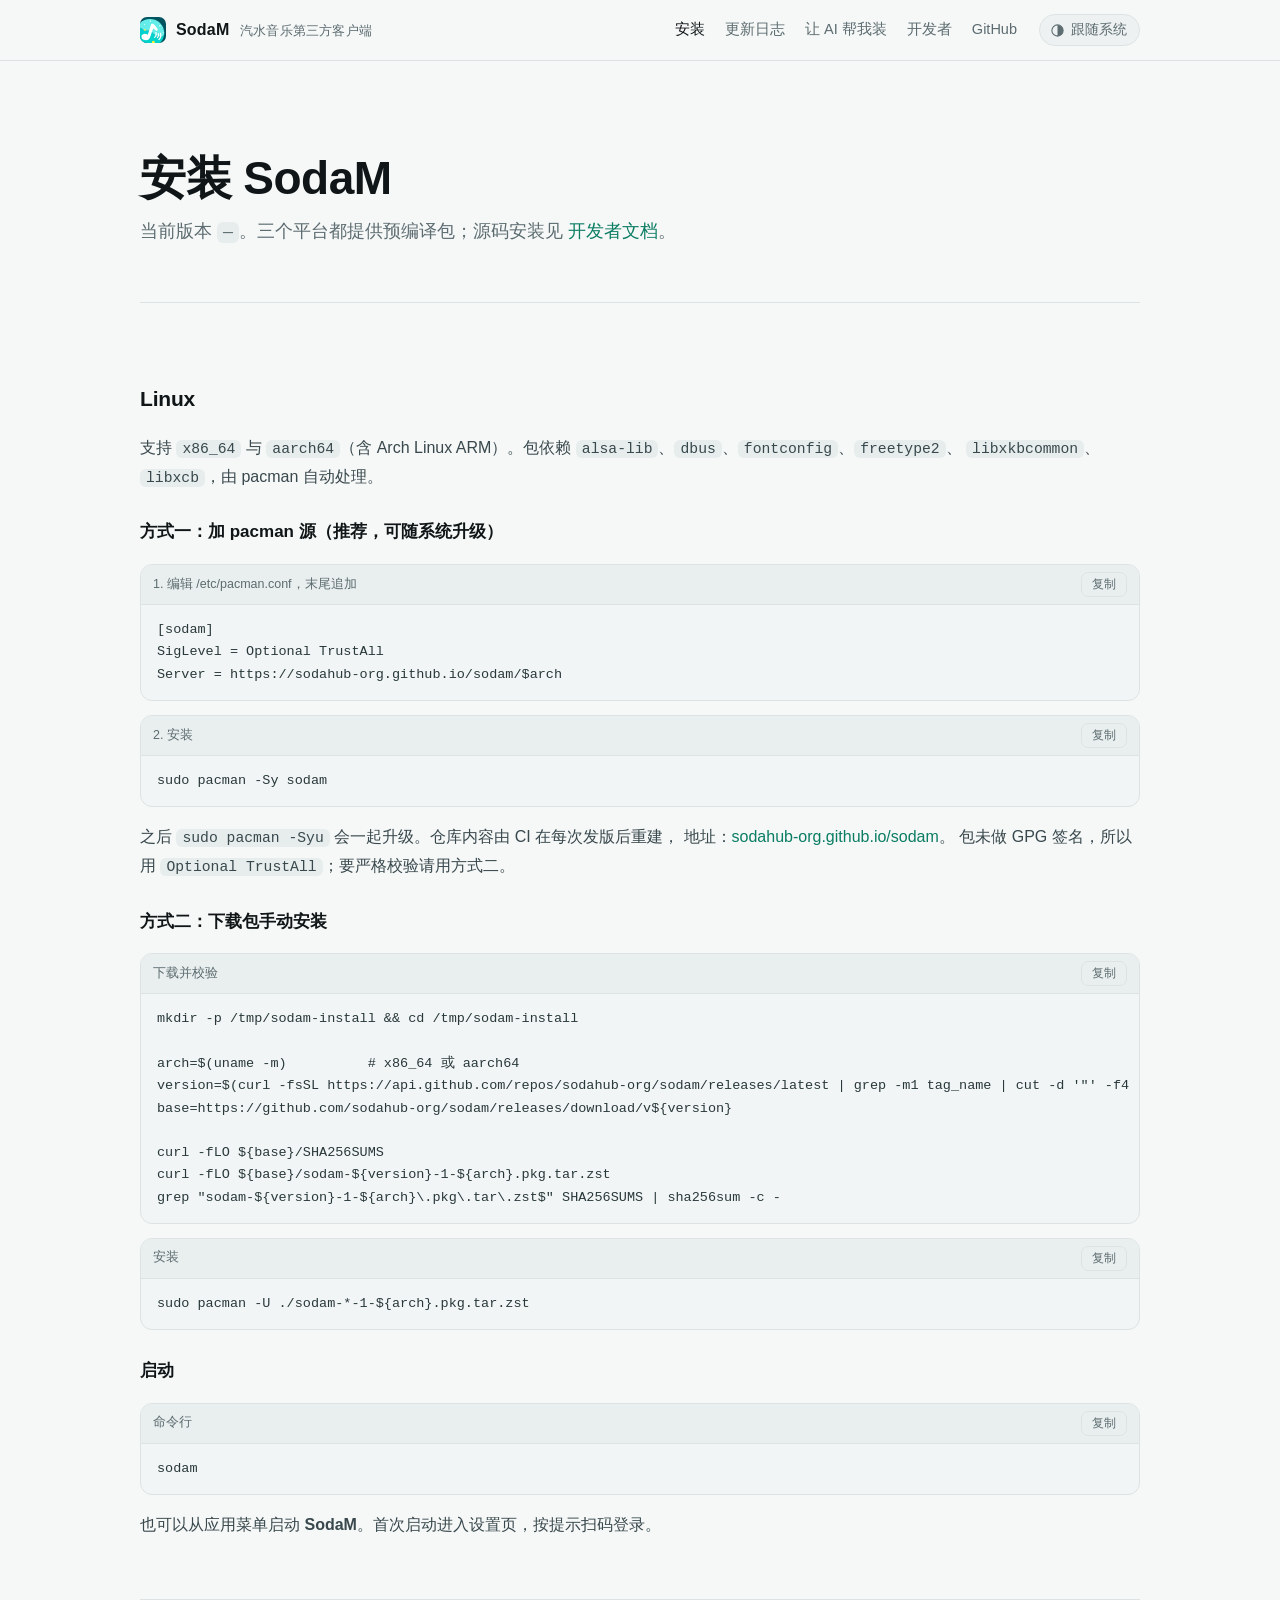
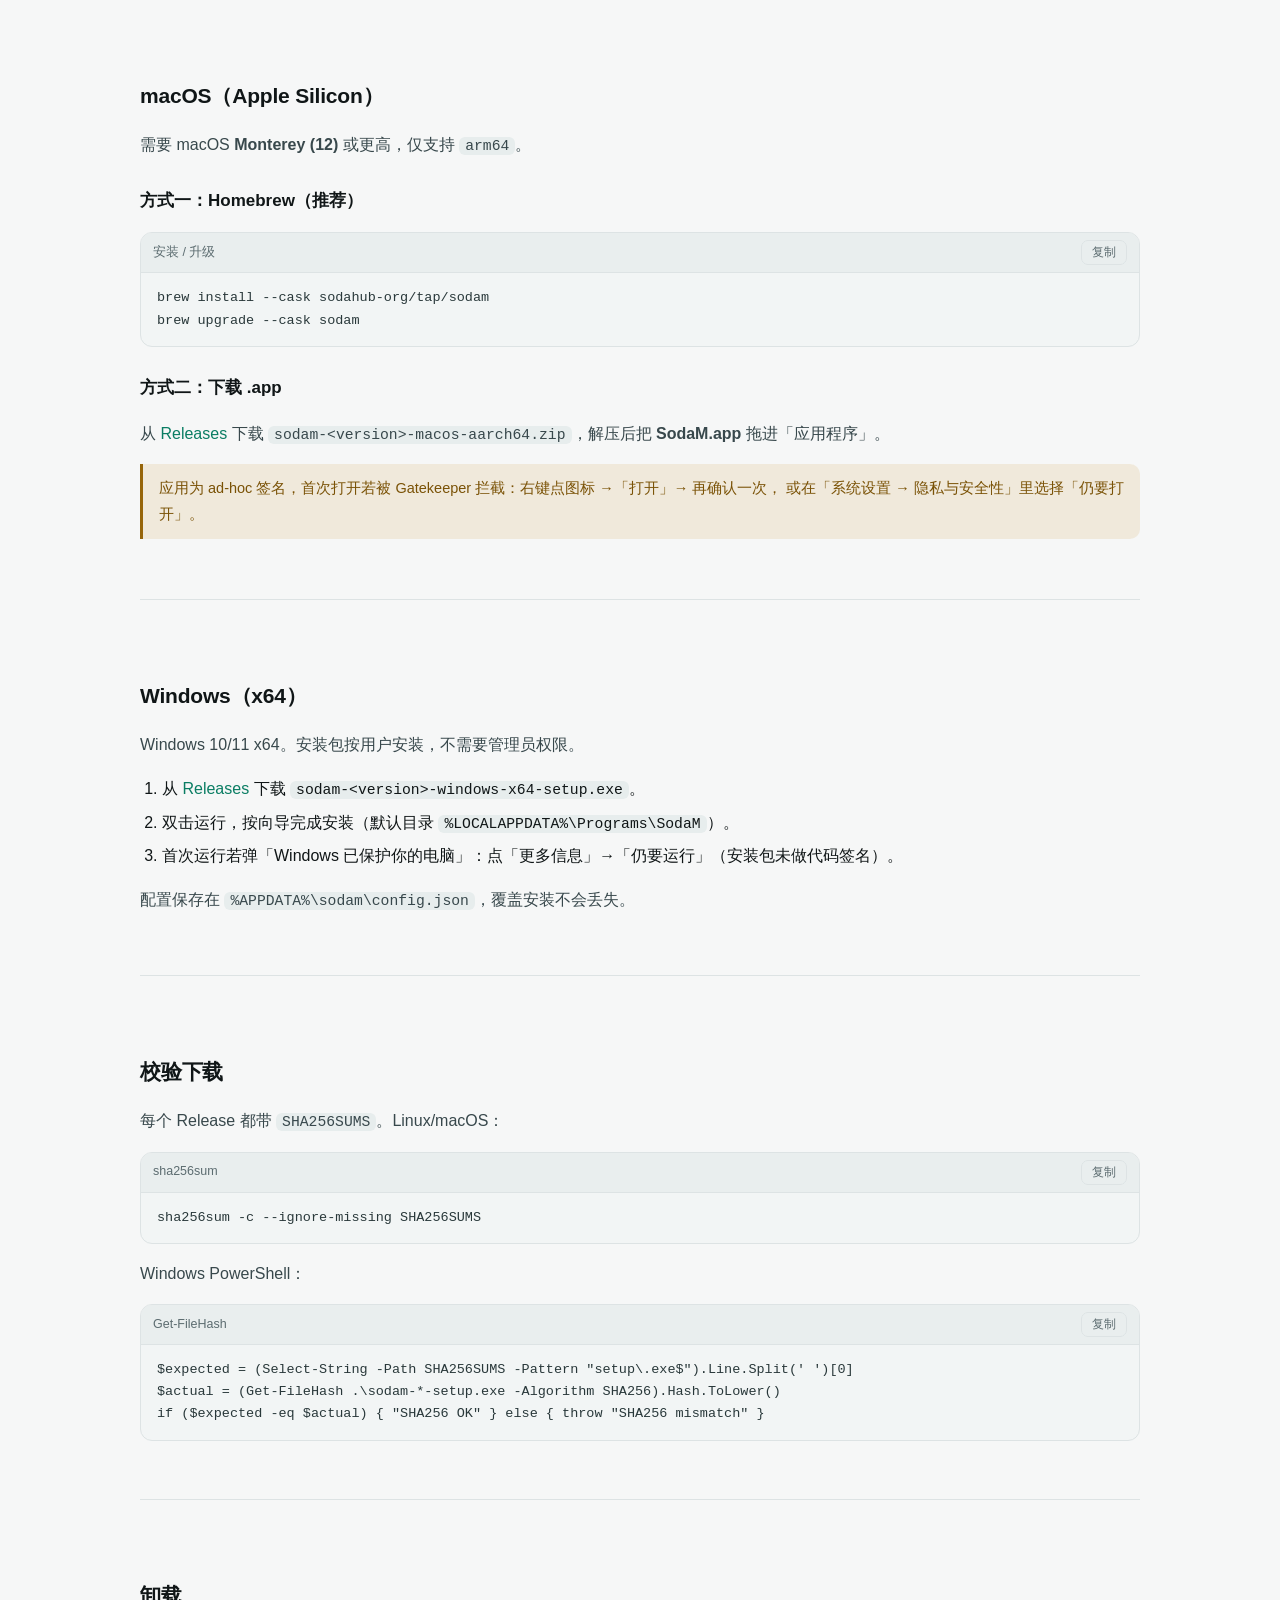
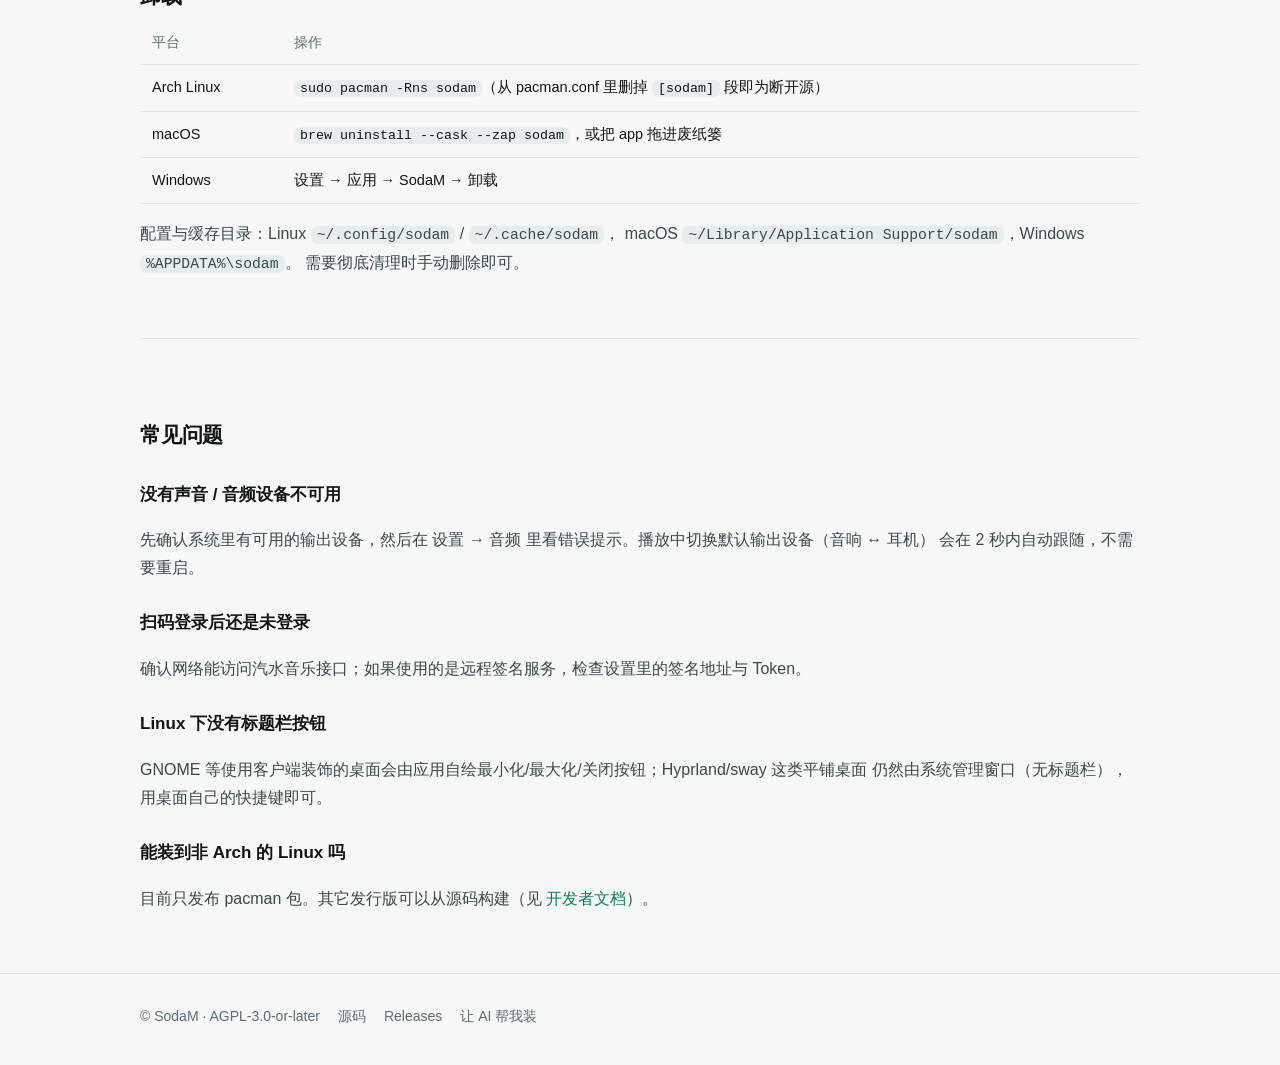
==== website/install.html @ 53133d0f "chore: 合并上游 v0.3.7，桌面歌词接入新日志与标题栏 - 合并 upstream/main（v0.2.8 → v0.3.7，84 个提交） - 桌面歌词 D-Bus 接口的失败分支改走 l" ====
<!doctype html>
<html lang="zh-CN">
<head>
<meta charset="utf-8">
<meta name="viewport" content="width=device-width, initial-scale=1">
<title>安装 · SodaM</title>
<meta name="description" content="SodaM 在 Linux、macOS 与 Windows 上的安装、校验与卸载说明。">
<meta name="theme-color" content="#0d0f10">
<meta name="format-detection" content="telephone=no">
<link rel="icon" href="assets/logo.svg">
<link rel="stylesheet" href="assets/style.css">
<!-- 主题初始化必须放在 <head> 里同步执行：首屏绘制前把 data-theme 落到 <html> 上，避免闪白/闪黑 -->
<script src="assets/theme.js"></script>
</head>
<body>

<header>
  <div class="wrap nav">
    <a class="brand" href="index.html">
      <img src="assets/logo.svg" alt="SodaM">
      <span>SodaM <small>汽水音乐第三方客户端</small></span>
    </a>
    <nav>
      <a href="install.html" aria-current="page">安装</a>
      <a href="changelog.html">更新日志</a>
      <a href="llm.html">让 AI 帮我装</a>
      <a href="developers.html">开发者</a>
      <a href="https://github.com/sodahub-org/sodam">GitHub</a>
    </nav>
  </div>
</header>

<main class="wrap doc">
  <div class="hero">
    <h1>安装 SodaM</h1>
    <p class="lead">
      当前版本 <code data-version>—</code>。三个平台都提供预编译包；源码安装见
      <a href="developers.html#build">开发者文档</a>。
    </p>
  </div>

  <section id="linux">
    <h2>Linux</h2>
    <p>支持 <code>x86_64</code> 与 <code>aarch64</code>（含 Arch Linux ARM）。包依赖
      <code>alsa-lib</code>、<code>dbus</code>、<code>fontconfig</code>、<code>freetype2</code>、
      <code>libxkbcommon</code>、<code>libxcb</code>，由 pacman 自动处理。</p>

    <h3>方式一：加 pacman 源（推荐，可随系统升级）</h3>
    <div class="code">
      <header><span>1. 编辑 /etc/pacman.conf，末尾追加</span><button class="copy" data-copy="self">复制</button></header>
      <pre>[sodam]
SigLevel = Optional TrustAll
Server = https://sodahub-org.github.io/sodam/$arch</pre>
    </div>
    <div class="code">
      <header><span>2. 安装</span><button class="copy" data-copy="self">复制</button></header>
      <pre>sudo pacman -Sy sodam</pre>
    </div>
    <p class="lead-inline">
      之后 <code>sudo pacman -Syu</code> 会一起升级。仓库内容由 CI 在每次发版后重建，
      地址：<a href="https://sodahub-org.github.io/sodam/">sodahub-org.github.io/sodam</a>。
      包未做 GPG 签名，所以用 <code>Optional TrustAll</code>；要严格校验请用方式二。
    </p>

    <h3>方式二：下载包手动安装</h3>
    <div class="code">
      <header><span>下载并校验</span><button class="copy" data-copy="self">复制</button></header>
      <pre>mkdir -p /tmp/sodam-install && cd /tmp/sodam-install

arch=$(uname -m)          # x86_64 或 aarch64
version=$(curl -fsSL https://api.github.com/repos/sodahub-org/sodam/releases/latest | grep -m1 tag_name | cut -d '"' -f4 | tr -d v)
base=https://github.com/sodahub-org/sodam/releases/download/v${version}

curl -fLO ${base}/SHA256SUMS
curl -fLO ${base}/sodam-${version}-1-${arch}.pkg.tar.zst
grep "sodam-${version}-1-${arch}\.pkg\.tar\.zst$" SHA256SUMS | sha256sum -c -</pre>
    </div>
    <div class="code">
      <header><span>安装</span><button class="copy" data-copy="self">复制</button></header>
      <pre>sudo pacman -U ./sodam-*-1-${arch}.pkg.tar.zst</pre>
    </div>

    <h3>启动</h3>
    <div class="code">
      <header><span>命令行</span><button class="copy" data-copy="self">复制</button></header>
      <pre>sodam</pre>
    </div>
    <p class="lead-inline">也可以从应用菜单启动 <strong>SodaM</strong>。首次启动进入设置页，按提示扫码登录。</p>
  </section>

  <section id="macos">
    <h2>macOS（Apple Silicon）</h2>
    <p>需要 macOS <strong>Monterey (12)</strong> 或更高，仅支持 <code>arm64</code>。</p>

    <h3>方式一：Homebrew（推荐）</h3>
    <div class="code">
      <header><span>安装 / 升级</span><button class="copy" data-copy="self">复制</button></header>
      <pre>brew install --cask sodahub-org/tap/sodam
brew upgrade --cask sodam</pre>
    </div>

    <h3>方式二：下载 .app</h3>
    <p>从 <a data-download="macos" href="https://github.com/sodahub-org/sodam/releases/latest">Releases</a>
      下载 <code>sodam-&lt;version&gt;-macos-aarch64.zip</code>，解压后把 <strong>SodaM.app</strong> 拖进「应用程序」。</p>
    <div class="note warn">
      应用为 ad-hoc 签名，首次打开若被 Gatekeeper 拦截：右键点图标 →「打开」→ 再确认一次，
      或在「系统设置 → 隐私与安全性」里选择「仍要打开」。
    </div>
  </section>

  <section id="windows">
    <h2>Windows（x64）</h2>
    <p>Windows 10/11 x64。安装包按用户安装，不需要管理员权限。</p>
    <ol>
      <li>从 <a data-download="windows" href="https://github.com/sodahub-org/sodam/releases/latest">Releases</a>
        下载 <code>sodam-&lt;version&gt;-windows-x64-setup.exe</code>。</li>
      <li>双击运行，按向导完成安装（默认目录 <code>%LOCALAPPDATA%\Programs\SodaM</code>）。</li>
      <li>首次运行若弹「Windows 已保护你的电脑」：点「更多信息」→「仍要运行」（安装包未做代码签名）。</li>
    </ol>
    <p class="lead-inline">配置保存在 <code>%APPDATA%\sodam\config.json</code>，覆盖安装不会丢失。</p>
  </section>

  <section id="verify">
    <h2>校验下载</h2>
    <p>每个 Release 都带 <code>SHA256SUMS</code>。Linux/macOS：</p>
    <div class="code">
      <header><span>sha256sum</span><button class="copy" data-copy="self">复制</button></header>
      <pre>sha256sum -c --ignore-missing SHA256SUMS</pre>
    </div>
    <p>Windows PowerShell：</p>
    <div class="code">
      <header><span>Get-FileHash</span><button class="copy" data-copy="self">复制</button></header>
      <pre>$expected = (Select-String -Path SHA256SUMS -Pattern "setup\.exe$").Line.Split(' ')[0]
$actual = (Get-FileHash .\sodam-*-setup.exe -Algorithm SHA256).Hash.ToLower()
if ($expected -eq $actual) { "SHA256 OK" } else { throw "SHA256 mismatch" }</pre>
    </div>
  </section>

  <section id="uninstall">
    <h2>卸载</h2>
    <div class="table-wrap">
      <table>
        <thead><tr><th>平台</th><th>操作</th></tr></thead>
        <tbody>
          <tr><td>Arch Linux</td><td><code>sudo pacman -Rns sodam</code>（从 pacman.conf 里删掉 <code>[sodam]</code> 段即为断开源）</td></tr>
          <tr><td>macOS</td><td><code>brew uninstall --cask --zap sodam</code>，或把 app 拖进废纸篓</td></tr>
          <tr><td>Windows</td><td>设置 → 应用 → SodaM → 卸载</td></tr>
        </tbody>
      </table>
    </div>
    <p class="lead-inline">
      配置与缓存目录：Linux <code>~/.config/sodam</code> / <code>~/.cache/sodam</code>，
      macOS <code>~/Library/Application Support/sodam</code>，Windows <code>%APPDATA%\sodam</code>。
      需要彻底清理时手动删除即可。
    </p>
  </section>

  <section id="faq">
    <h2>常见问题</h2>

    <h3>没有声音 / 音频设备不可用</h3>
    <p>先确认系统里有可用的输出设备，然后在 设置 → 音频 里看错误提示。播放中切换默认输出设备（音响 ↔ 耳机）
      会在 2 秒内自动跟随，不需要重启。</p>

    <h3>扫码登录后还是未登录</h3>
    <p>确认网络能访问汽水音乐接口；如果使用的是远程签名服务，检查设置里的签名地址与 Token。</p>

    <h3>Linux 下没有标题栏按钮</h3>
    <p>GNOME 等使用客户端装饰的桌面会由应用自绘最小化/最大化/关闭按钮；Hyprland/sway 这类平铺桌面
      仍然由系统管理窗口（无标题栏），用桌面自己的快捷键即可。</p>

    <h3>能装到非 Arch 的 Linux 吗</h3>
    <p>目前只发布 pacman 包。其它发行版可以从源码构建（见 <a href="developers.html#build">开发者文档</a>）。</p>
  </section>
</main>

<footer>
  <div class="wrap row">
    <span>© SodaM · AGPL-3.0-or-later</span>
    <a href="https://github.com/sodahub-org/sodam">源码</a>
    <a href="https://github.com/sodahub-org/sodam/releases">Releases</a>
    <a href="llm.html">让 AI 帮我装</a>
  </div>
</footer>

<script src="assets/app.js"></script>
</body>
</html>
---- website/assets/style.css ----
/* ---------------- 主题变量 ----------------
   深色是基准，浅色由 <html data-theme="light"> 打开。
   「跟随系统」时 assets/theme.js 会在首屏绘制前把系统外观解析成 light/dark
   写回 data-theme，所以这里只有一份浅色调色板，不需要再写一层 prefers-color-scheme。 */
:root {
  --bg: #0d0f10;
  --bg-soft: #14181a;
  --card: #171c1e;
  --border: #242b2e;
  --border-hover: #374044;
  --header-bg: rgba(13, 15, 16, 0.82);
  --text: #e8edee;
  --text-soft: #c7d2d5;
  --muted: #9aa7ab;
  --subtle: #7d8a8e;
  --chip-text: #b8c7ca;
  --accent: #2fd0a6;
  --accent-hover: #46dfb6;
  --accent-soft: rgba(47, 208, 166, 0.12);
  --accent-border: rgba(47, 208, 166, 0.45);
  --logo-shadow: 0 12px 40px rgba(47, 208, 166, 0.18);
  --on-accent: #05211a;
  --warn: #f0b429;
  --warn-soft: rgba(240, 180, 41, 0.1);
  --warn-text: #f2dfb4;
  --code-bg: #0a0c0d;
  --code-head: #101516;
  --code-text: #d6e2e4;
  --inline-code-bg: #1b2224;
  --note-text: #cfe9e1;
  --radius: 14px;
  color-scheme: dark;
}

:root[data-theme="light"] {
  --bg: #f6f7f7;
  --bg-soft: #eef1f1;
  --card: #ffffff;
  --border: #dde3e4;
  --border-hover: #c3cfcf;
  --header-bg: rgba(246, 247, 247, 0.86);
  --text: #101617;
  --text-soft: #38484c;
  --muted: #5c6c70;
  --subtle: #5f6d72;
  --chip-text: #43565b;
  --accent: #0a7d63;
  --accent-hover: #086a54;
  --accent-soft: rgba(10, 125, 99, 0.1);
  --accent-border: rgba(10, 125, 99, 0.4);
  --logo-shadow: 0 12px 40px rgba(10, 125, 99, 0.16);
  --on-accent: #ffffff;
  --warn: #96650a;
  --warn-soft: rgba(196, 132, 16, 0.12);
  --warn-text: #7a5206;
  --code-bg: #f2f5f5;
  --code-head: #e9eeee;
  --code-text: #29383a;
  --inline-code-bg: #e7eded;
  --note-text: #15564a;
  color-scheme: light;
}

* { box-sizing: border-box; }

html { scroll-behavior: smooth; }

body {
  margin: 0;
  background: var(--bg);
  color: var(--text);
  font: 16px/1.75 -apple-system, BlinkMacSystemFont, "Segoe UI", "PingFang SC",
    "Hiragino Sans GB", "Microsoft YaHei", "Noto Sans CJK SC", sans-serif;
  -webkit-font-smoothing: antialiased;
  /* 切换主题时别硬闪：只给大面积底色做过渡，正文不动 */
  transition: background-color 0.18s ease, color 0.18s ease;
}

a { color: var(--accent); text-decoration: none; }
a:hover { text-decoration: underline; }

.wrap { max-width: 1040px; margin: 0 auto; padding: 0 20px; }

/* 导航 */
header {
  position: sticky;
  top: 0;
  z-index: 10;
  backdrop-filter: blur(12px);
  background: var(--header-bg);
  border-bottom: 1px solid var(--border);
}

.nav {
  display: flex;
  align-items: center;
  gap: 22px;
  height: 60px;
}

.brand {
  display: flex;
  align-items: center;
  gap: 10px;
  font-weight: 650;
  color: var(--text);
  letter-spacing: 0.2px;
}
.brand img { width: 26px; height: 26px; border-radius: 7px; }
.brand span small { color: var(--muted); font-weight: 400; margin-left: 6px; }

.nav nav { margin-left: auto; display: flex; gap: 20px; flex-wrap: wrap; }
.nav nav a { color: var(--muted); font-size: 14.5px; }
.nav nav a:hover, .nav nav a[aria-current="page"] { color: var(--text); text-decoration: none; }

/* 主题切换：图标 + 文案，点击在「跟随系统 → 浅色 → 深色」之间循环 */
.theme-toggle {
  flex: 0 0 auto;
  display: inline-flex;
  align-items: center;
  gap: 6px;
  padding: 5px 12px 5px 10px;
  border: 1px solid var(--border);
  border-radius: 999px;
  background: var(--bg-soft);
  color: var(--muted);
  font: inherit;
  font-size: 13.5px;
  line-height: 1.45;
  cursor: pointer;
  transition: color 0.12s ease, border-color 0.12s ease, background 0.12s ease;
}
.theme-toggle:hover { color: var(--text); border-color: var(--border-hover); }
.theme-toggle:focus-visible { outline: 2px solid var(--accent); outline-offset: 2px; }
.theme-toggle svg { width: 15px; height: 15px; display: block; }
.theme-toggle-label { white-space: nowrap; }

/* 首屏 */
.hero { padding-top: 72px; padding-bottom: 28px; }
.hero h1 {
  font-size: clamp(30px, 5vw, 46px);
  line-height: 1.2;
  margin: 18px 0 10px;
  letter-spacing: -0.5px;
}
.hero p.lead { color: var(--muted); font-size: 18px; max-width: 40em; margin: 0 0 26px; }
.hero .logo-big { width: 84px; height: 84px; border-radius: 20px; box-shadow: var(--logo-shadow); }

.cta { display: flex; gap: 12px; flex-wrap: wrap; margin-bottom: 8px; }

.btn {
  display: inline-flex;
  align-items: center;
  gap: 8px;
  padding: 11px 20px;
  border-radius: 999px;
  border: 1px solid var(--border);
  background: var(--card);
  color: var(--text);
  font-size: 15px;
  font-weight: 550;
  cursor: pointer;
  transition: transform 0.12s ease, border-color 0.12s ease, background 0.12s ease;
}
.btn:hover { text-decoration: none; transform: translateY(-1px); border-color: var(--border-hover); }
.btn.primary { background: var(--accent); border-color: var(--accent); color: var(--on-accent); }
.btn.primary:hover { background: var(--accent-hover); }
.btn.ghost { background: transparent; }
.btn.small { padding: 7px 14px; font-size: 13.5px; }

.meta { color: var(--muted); font-size: 13.5px; margin-top: 14px; }
.meta code { font-size: 12.5px; }

/* 卡片与分节 */
section { padding: 44px 0; border-top: 1px solid var(--border); }
section h2 { font-size: 24px; margin: 0 0 6px; letter-spacing: -0.2px; }
section p.sub { color: var(--muted); margin: 0 0 24px; }

.grid { display: grid; gap: 16px; grid-template-columns: repeat(auto-fit, minmax(min(100%, 260px), 1fr)); }

.card {
  background: var(--card);
  border: 1px solid var(--border);
  border-radius: var(--radius);
  padding: 20px 22px;
}
.card h3 { margin: 0 0 6px; font-size: 16.5px; }
.card p { color: var(--muted); margin: 0; font-size: 14.5px; }
.card .tag {
  display: inline-block;
  font-size: 12px;
  color: var(--accent);
  background: var(--accent-soft);
  border-radius: 999px;
  padding: 1px 10px;
  margin-bottom: 10px;
}
.card.recommended { border-color: var(--accent-border); }
.card .links { margin-top: 14px; display: flex; gap: 14px; flex-wrap: wrap; font-size: 14px; }

/* contrib.rocks 头像是透明 SVG；用主题卡片承托，避免整块白底破坏深色页面。 */
.contrib-rocks {
  display: block;
  max-width: 100%;
  overflow: auto hidden;
  width: fit-content;
  padding: 12px 16px;
  border: 1px solid var(--border);
  border-radius: var(--radius);
  background: var(--card);
}
.contrib-rocks:hover { text-decoration: none; }
.contrib-rocks img {
  display: block;
  max-width: none;
  height: auto;
}

/* 代码块 */
.code {
  position: relative;
  background: var(--code-bg);
  border: 1px solid var(--border);
  border-radius: 12px;
  margin: 14px 0;
  overflow: hidden;
}
.code header {
  position: static;
  display: flex;
  align-items: center;
  justify-content: space-between;
  padding: 7px 12px;
  border-bottom: 1px solid var(--border);
  background: var(--code-head);
  backdrop-filter: none;
  font-size: 12.5px;
  color: var(--muted);
}
.code pre {
  margin: 0;
  padding: 14px 16px;
  overflow-x: auto;
  font: 13.5px/1.65 ui-monospace, SFMono-Regular, "SF Mono", Menlo, Consolas, monospace;
  color: var(--code-text);
}
.copy {
  border: 1px solid var(--border);
  background: transparent;
  color: var(--muted);
  border-radius: 7px;
  padding: 3px 10px;
  font-size: 12px;
  cursor: pointer;
}
.copy:hover { color: var(--text); border-color: var(--border-hover); }
.copy.done { color: var(--accent); border-color: var(--accent); }

code { font-family: ui-monospace, SFMono-Regular, Menlo, Consolas, monospace; font-size: 0.92em; }
p code, li code, td code { background: var(--inline-code-bg); padding: 1px 6px; border-radius: 6px; }

/* 截图 */
.shots { display: grid; gap: 16px; grid-template-columns: repeat(auto-fit, minmax(min(100%, 320px), 1fr)); }
.shots img { width: 100%; border-radius: var(--radius); border: 1px solid var(--border); display: block; }

/* 表格 */
.table-wrap { overflow-x: auto; }
table { width: 100%; border-collapse: collapse; font-size: 14.5px; }
th, td { text-align: left; padding: 10px 12px; border-bottom: 1px solid var(--border); vertical-align: top; }
th { color: var(--muted); font-weight: 550; font-size: 13.5px; }

/* 更新日志 */
.release { border: 1px solid var(--border); border-radius: var(--radius); padding: 18px 22px; margin-bottom: 14px; background: var(--card); }
.release h3 { margin: 0 0 2px; font-size: 17px; display: flex; align-items: baseline; gap: 10px; flex-wrap: wrap; }
.release h3 .tag { color: var(--muted); font-size: 13px; font-weight: 400; }
.release .body { color: var(--text-soft); font-size: 14.5px; }
.release ul { padding-left: 20px; margin: 10px 0 0; }
.release li { margin: 4px 0; }
.release .latest { color: var(--accent); border: 1px solid var(--accent-border); border-radius: 999px; font-size: 12px; padding: 0 9px; }

/* 提示条 */
.note {
  border-left: 3px solid var(--accent);
  background: var(--accent-soft);
  border-radius: 0 10px 10px 0;
  padding: 12px 16px;
  color: var(--note-text);
  font-size: 14.5px;
  margin: 16px 0;
}
.note.warn { border-left-color: var(--warn); background: var(--warn-soft); color: var(--warn-text); }

/* 页脚 */
footer { border-top: 1px solid var(--border); padding: 30px 0 46px; color: var(--muted); font-size: 14px; }
footer .row { display: flex; gap: 18px; flex-wrap: wrap; align-items: center; }
footer .row a { color: var(--muted); }
footer .row a:hover { color: var(--text); }

/* 文档正文 */
.doc h2 { margin-top: 34px; font-size: 21px; }
.doc h3 { margin-top: 26px; font-size: 17px; }
.doc ul, .doc ol { padding-left: 22px; }
.doc li { margin: 5px 0; }
.doc p { color: var(--text-soft); }

.lead-inline { color: var(--muted); }

/* 小屏样式统一在文件末尾的移动端区块里维护 */

/* 首屏关键词 */
.chips { display: flex; flex-wrap: wrap; gap: 8px; margin: 0 0 22px; }
.chips span {
  font-size: 13px;
  color: var(--chip-text);
  border: 1px solid var(--border);
  background: var(--bg-soft);
  border-radius: 999px;
  padding: 3px 12px;
}
.meta.subtle { color: var(--subtle); font-size: 13px; margin-top: 8px; }

/* ---------------- 移动端适配 ---------------- */

html { -webkit-text-size-adjust: 100%; }
body { overflow-x: hidden; }

/* 长 URL / 无空格串不要撑破容器（更新日志里的链接最常见） */
.release .body, .card p, .doc p, .doc li { overflow-wrap: anywhere; }

@media (max-width: 780px) {
  .wrap { padding: 0 16px; }

  /* 顶栏：品牌一行，导航一行可横向滑动，避免折成三四行 */
  .nav {
    position: relative;
    height: auto;
    flex-wrap: wrap;
    gap: 6px 14px;
    padding-top: 10px;
    padding-bottom: 8px;
  }

  /* 小屏把主题按钮钉在品牌行右侧，避免跟着导航一起横向滚走 */
  .theme-toggle {
    position: absolute;
    top: 10px;
    right: 16px;
    padding: 5px 9px;
  }
  .theme-toggle-label { display: none; }
  .brand { font-size: 15px; }
  .brand small { display: none; }
  .nav nav {
    margin-left: 0;
    width: 100%;
    gap: 16px;
    overflow-x: auto;
    -webkit-overflow-scrolling: touch;
    scrollbar-width: none;
    padding-bottom: 2px;
  }
  .nav nav::-webkit-scrollbar { display: none; }
  .nav nav a { white-space: nowrap; font-size: 14px; padding: 4px 0; }

  .hero { padding-top: 32px; padding-bottom: 18px; }
  .hero h1 { font-size: 30px; margin: 14px 0 8px; }
  .hero p.lead { font-size: 16px; }
  .hero .logo-big { width: 64px; height: 64px; border-radius: 16px; }

  section { padding: 30px 0; }
  section h2 { font-size: 21px; }
  .card { padding: 16px 18px; }
  .grid { gap: 12px; }
  .shots { gap: 12px; }

  /* 代码块：小一号字，保留横向滚动 */
  .code pre { font-size: 12.5px; padding: 12px 14px; }
  .code header { font-size: 12px; }

  /* 表格：容器内横向滚动，不压缩列宽 */
  .table-wrap { -webkit-overflow-scrolling: touch; }
  table { min-width: 540px; }

  .release { padding: 16px 18px; }
  .release h3 { font-size: 16px; }
  .release .body { font-size: 14px; }
}

@media (max-width: 420px) {
  .hero h1 { font-size: 26px; }
  .hero p.lead { font-size: 15px; }
  .cta .btn { padding: 10px 16px; font-size: 14.5px; }
  .code pre { font-size: 12px; }
  .chips span { font-size: 12px; }
  table { min-width: 480px; }
}
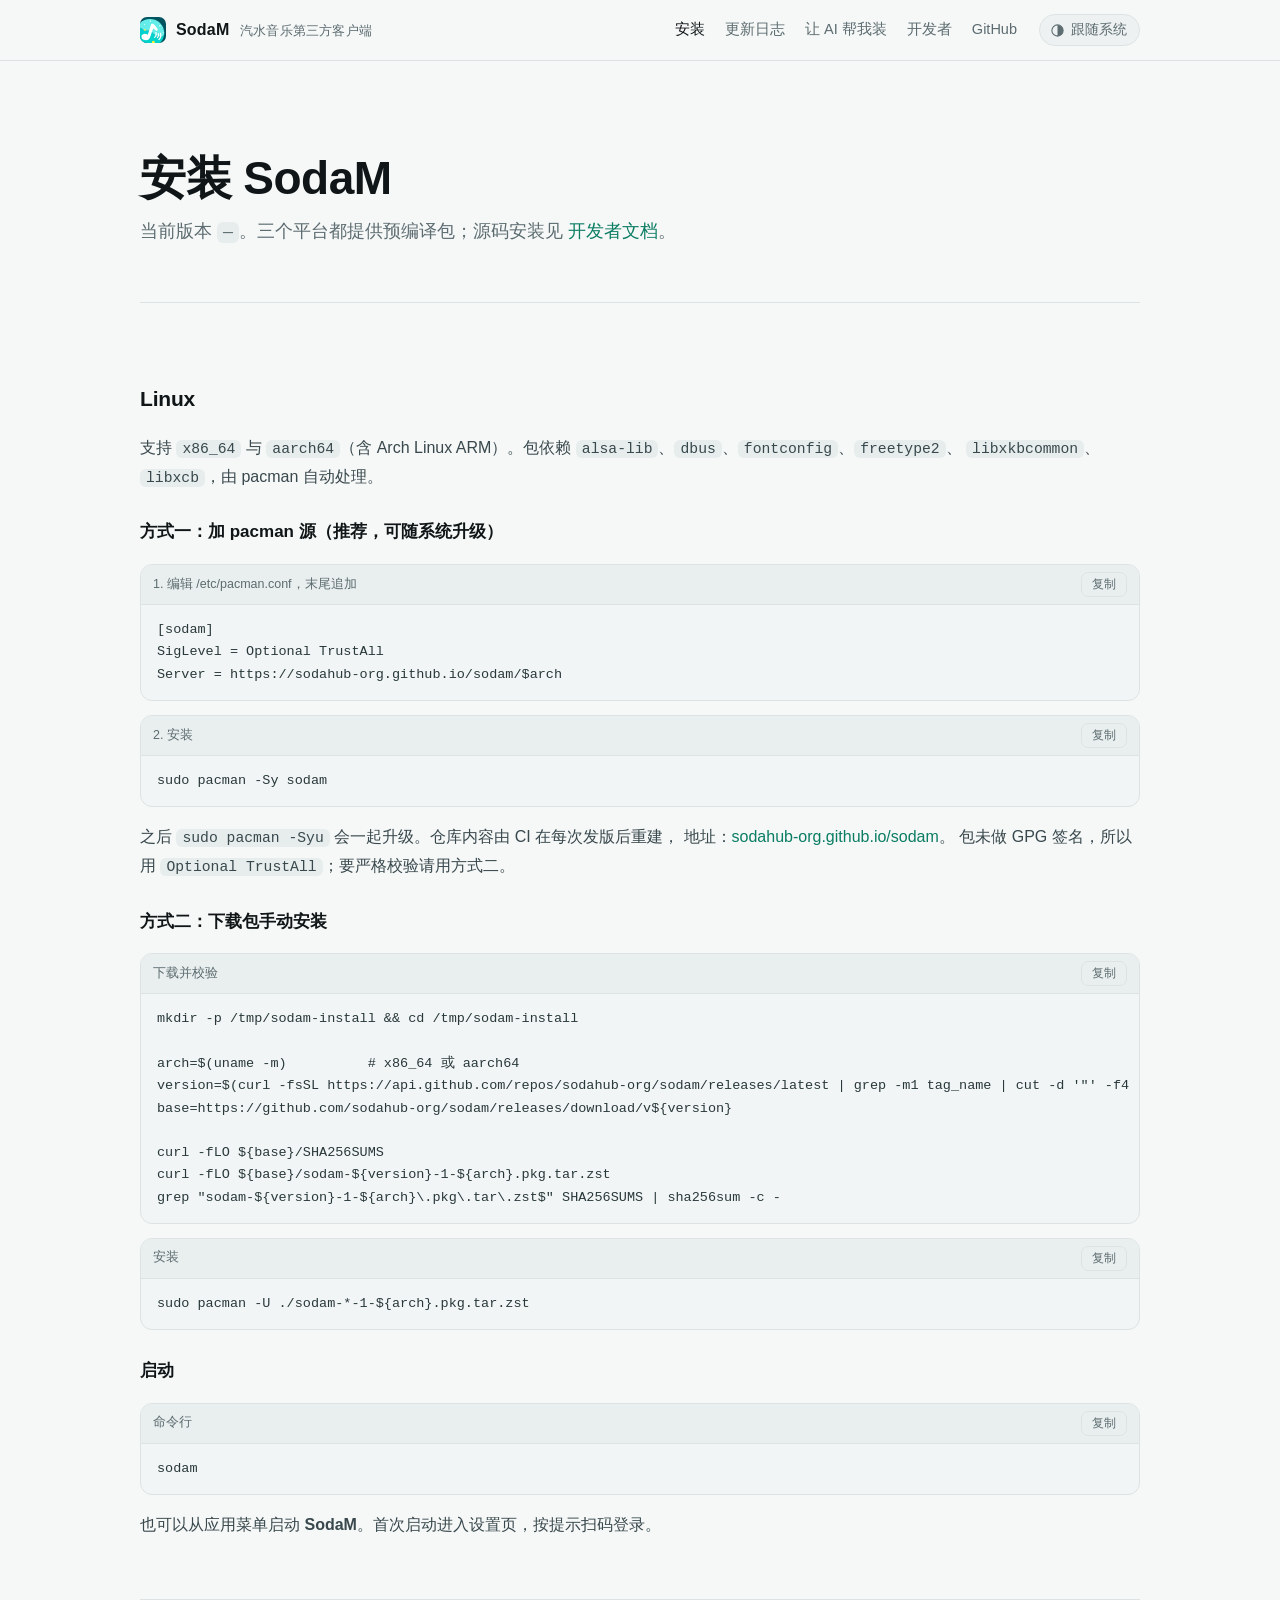
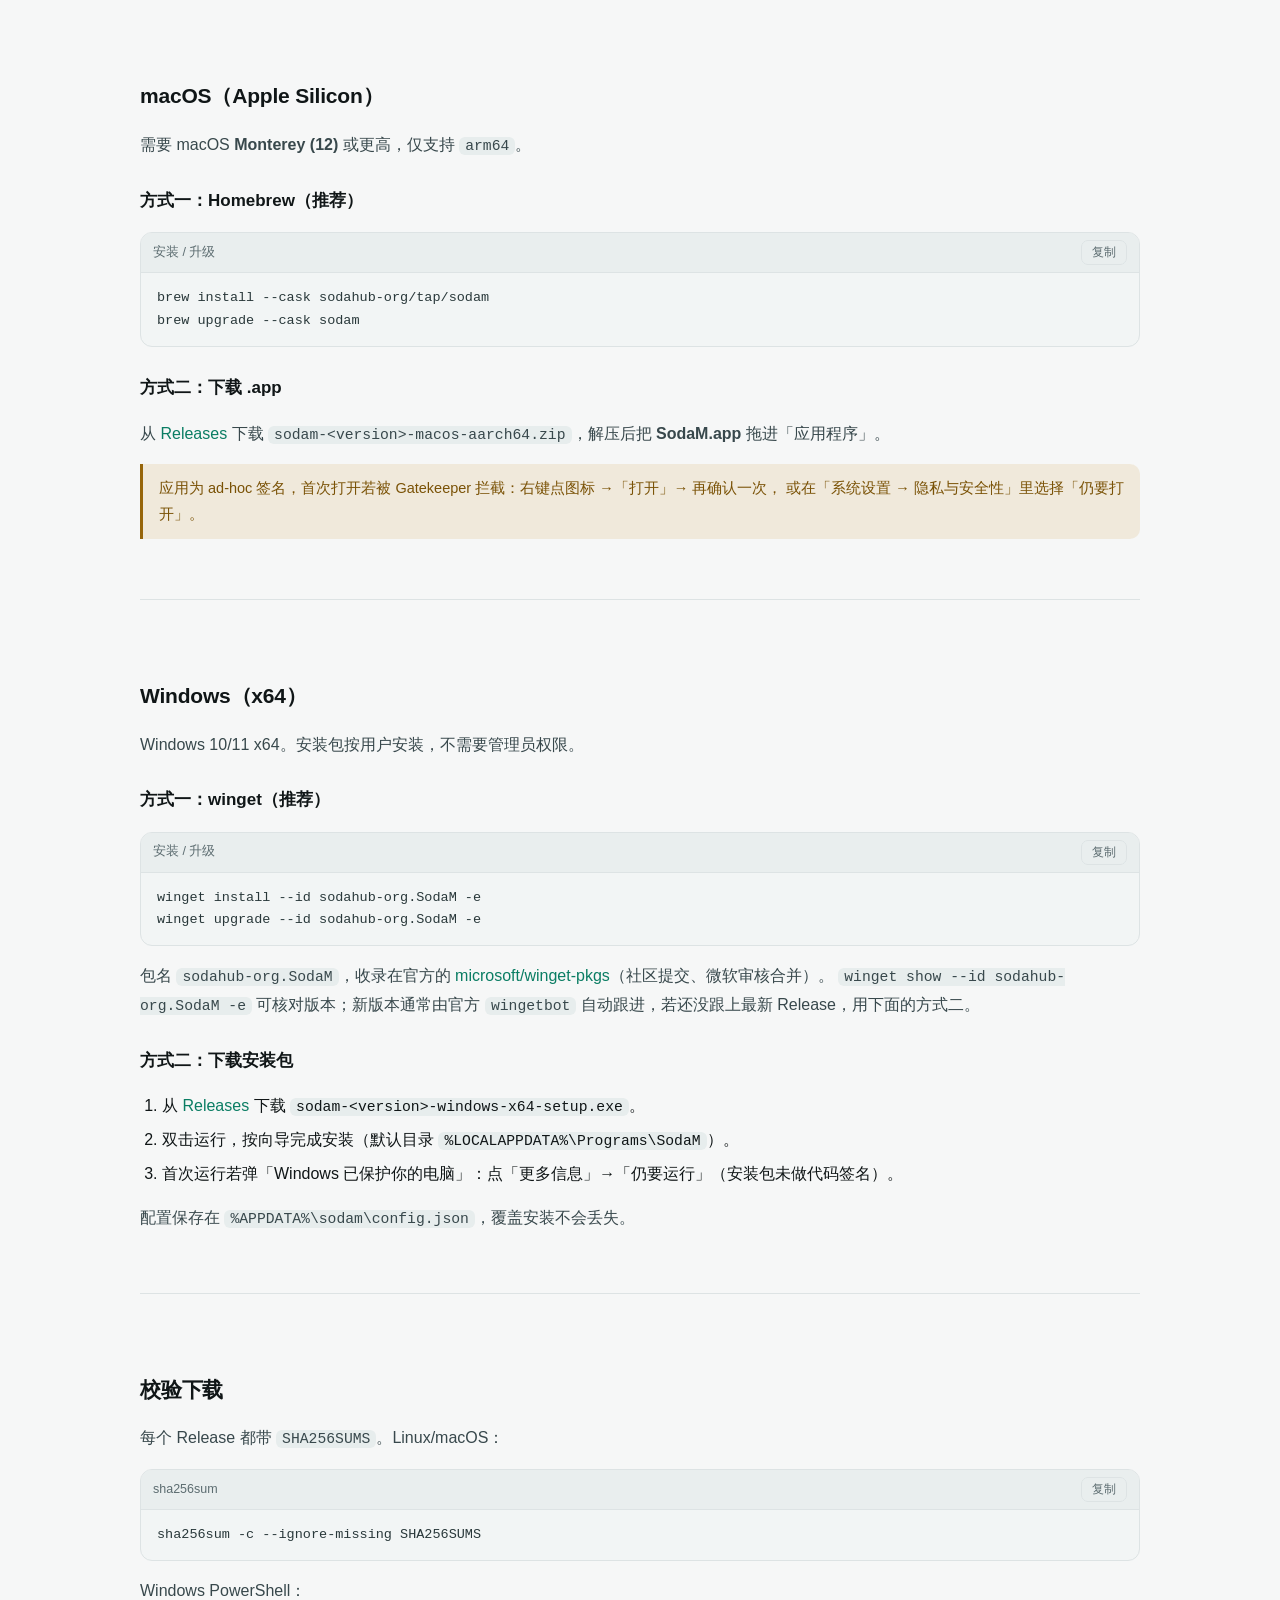
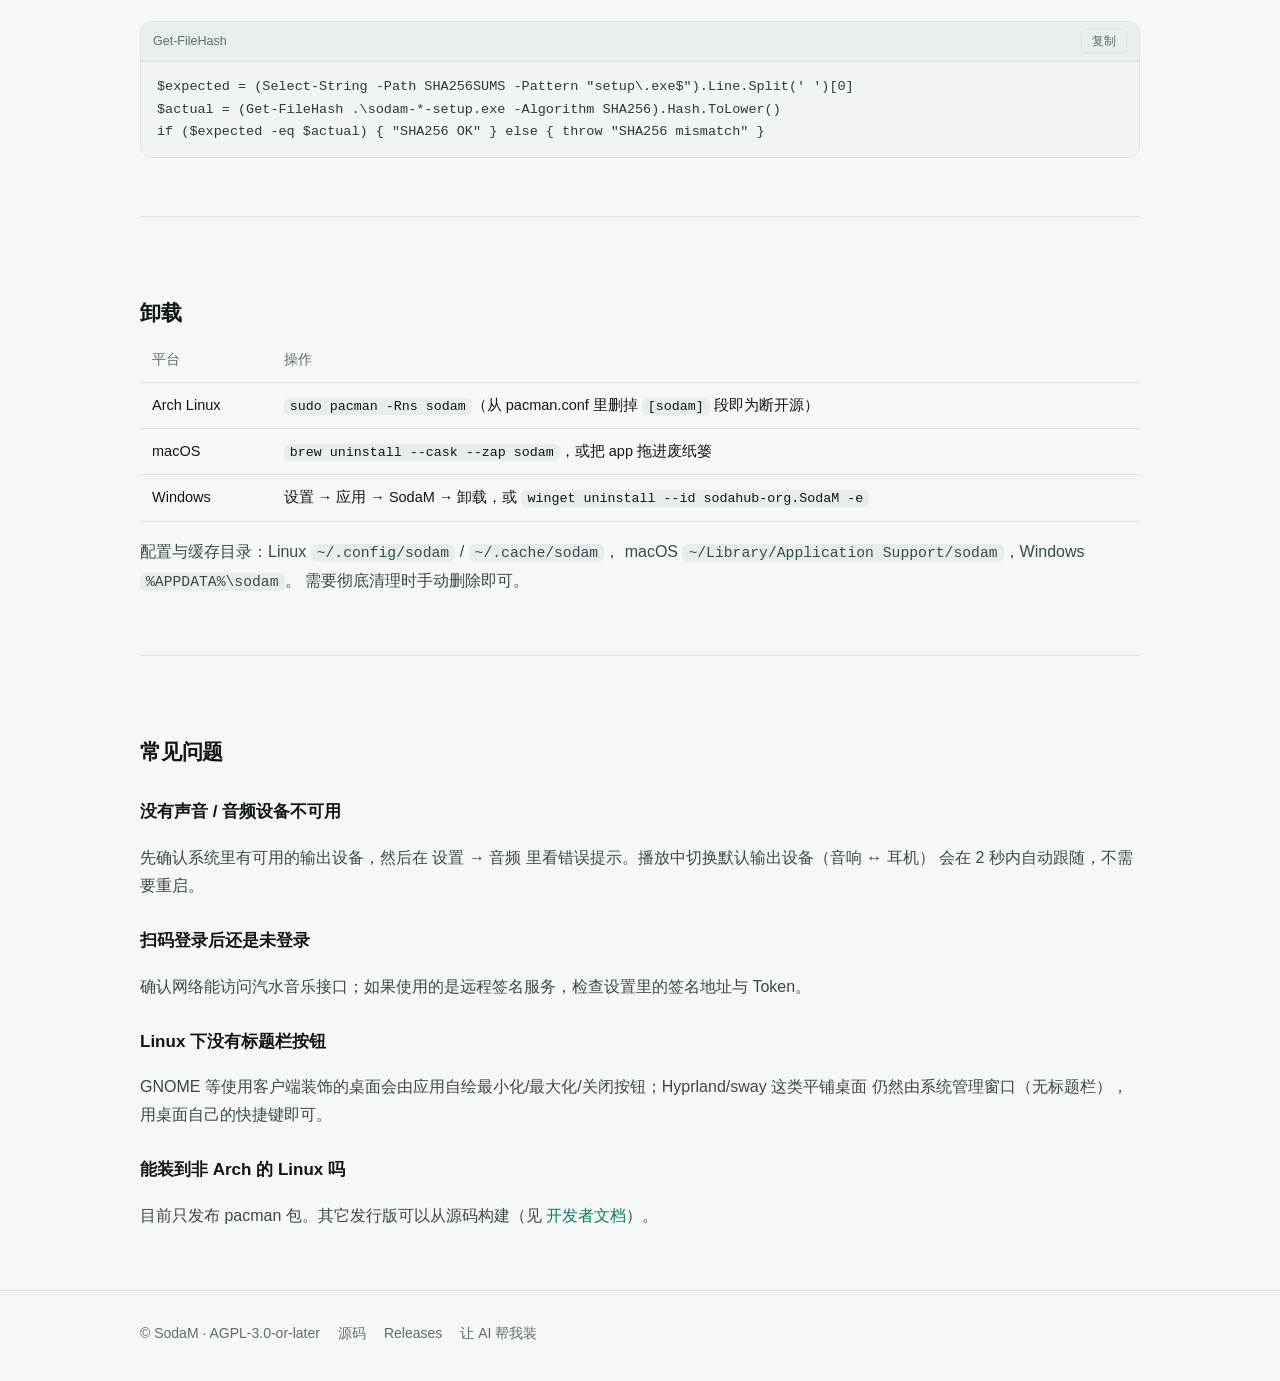
==== commit b349dffb: "docs(install): 补 winget 安装与卸载说明（README + 官网 + AI 提示词）" ====
--- a/website/install.html
+++ b/website/install.html
@@ -111,6 +111,19 @@
   <section id="windows">
     <h2>Windows（x64）</h2>
     <p>Windows 10/11 x64。安装包按用户安装，不需要管理员权限。</p>
+
+    <h3>方式一：winget（推荐）</h3>
+    <div class="code">
+      <header><span>安装 / 升级</span><button class="copy" data-copy="self">复制</button></header>
+      <pre>winget install --id sodahub-org.SodaM -e
+winget upgrade --id sodahub-org.SodaM -e</pre>
+    </div>
+    <p class="lead-inline">包名 <code>sodahub-org.SodaM</code>，收录在官方的
+      <a href="https://github.com/microsoft/winget-pkgs">microsoft/winget-pkgs</a>（社区提交、微软审核合并）。
+      <code>winget show --id sodahub-org.SodaM -e</code> 可核对版本；新版本通常由官方
+      <code>wingetbot</code> 自动跟进，若还没跟上最新 Release，用下面的方式二。</p>
+
+    <h3>方式二：下载安装包</h3>
     <ol>
       <li>从 <a data-download="windows" href="https://github.com/sodahub-org/sodam/releases/latest">Releases</a>
         下载 <code>sodam-&lt;version&gt;-windows-x64-setup.exe</code>。</li>
@@ -144,7 +157,7 @@
         <tbody>
           <tr><td>Arch Linux</td><td><code>sudo pacman -Rns sodam</code>（从 pacman.conf 里删掉 <code>[sodam]</code> 段即为断开源）</td></tr>
           <tr><td>macOS</td><td><code>brew uninstall --cask --zap sodam</code>，或把 app 拖进废纸篓</td></tr>
-          <tr><td>Windows</td><td>设置 → 应用 → SodaM → 卸载</td></tr>
+          <tr><td>Windows</td><td>设置 → 应用 → SodaM → 卸载，或 <code>winget uninstall --id sodahub-org.SodaM -e</code></td></tr>
         </tbody>
       </table>
     </div>
